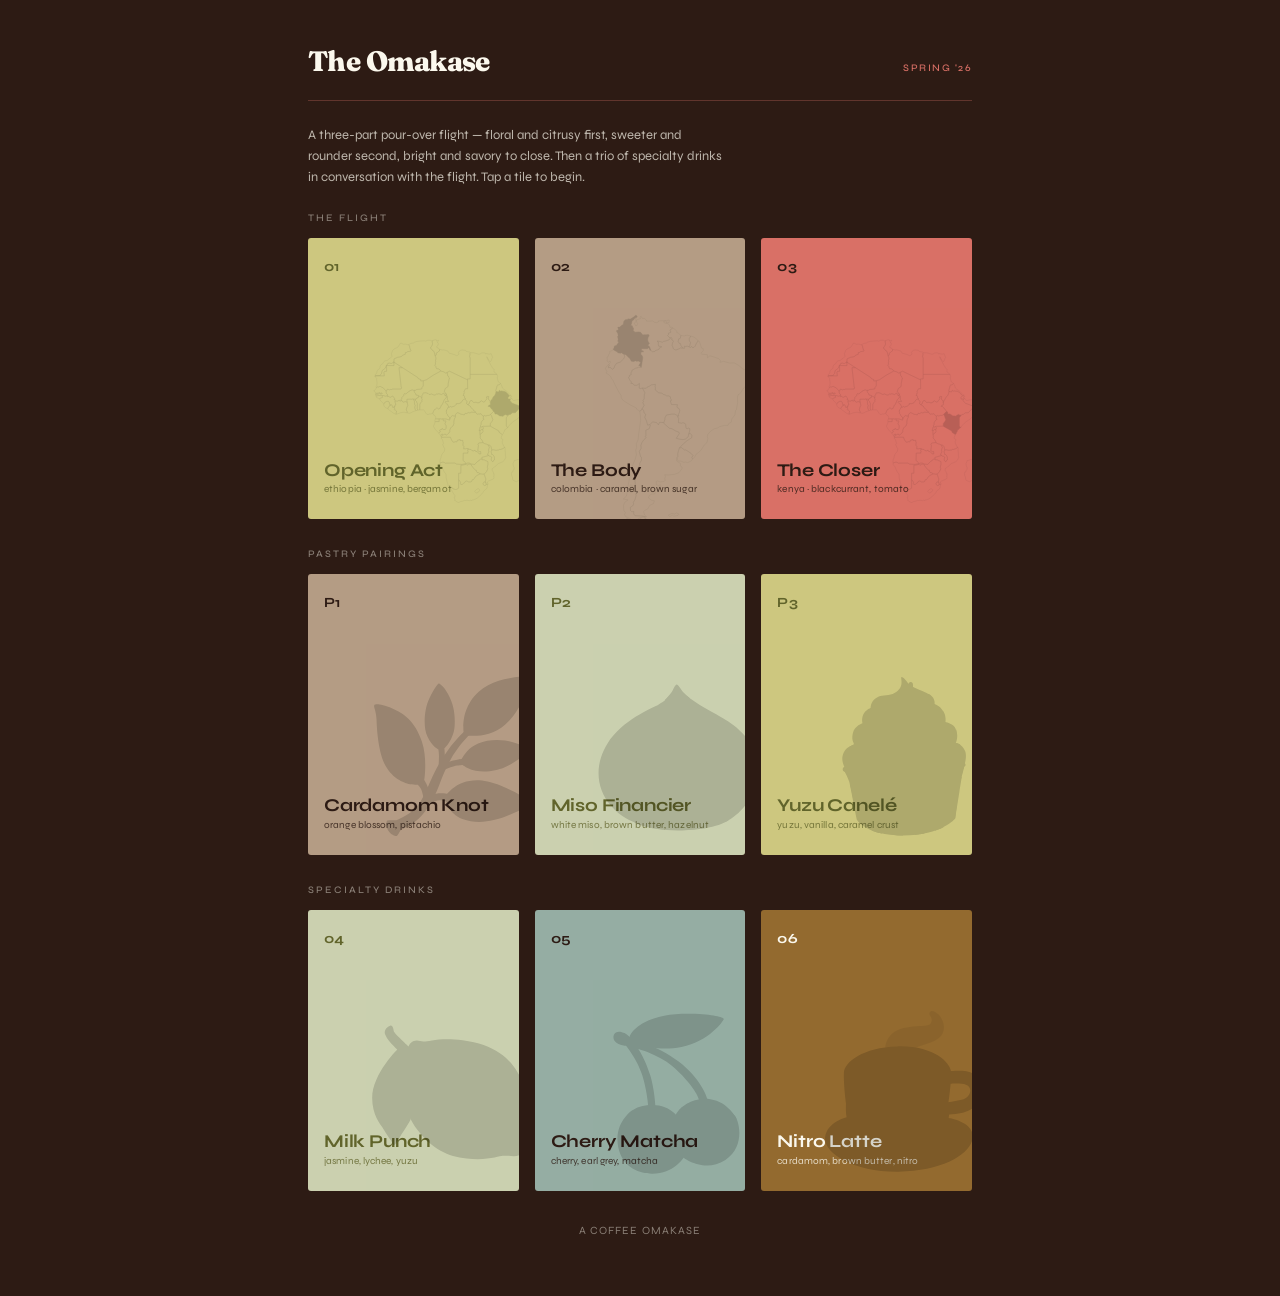
==== index.html @ 80f72402 "Merge pull request #9 from mrudulaa/omakase/refresh-specialty-drinks Site: refresh specialty drinks " ====
<!DOCTYPE html>
<html lang="en">
<head>
<meta charset="UTF-8">
<meta name="viewport" content="width=device-width, initial-scale=1, viewport-fit=cover">
<meta name="theme-color" content="#2d1b14">
<title>Coffee Omakase</title>
<meta name="description" content="A six-course coffee tasting: three pour-overs from Ethiopia, Colombia, and Kenya, then three specialty drinks in conversation with the flight. Spring '26.">
<meta property="og:type" content="website">
<meta property="og:title" content="Coffee Omakase">
<meta property="og:description" content="A six-course coffee tasting: three pour-overs from Ethiopia, Colombia, and Kenya, then three specialty drinks in conversation with the flight. Spring '26.">
<meta property="og:image" content="assets/apple-touch-icon.png">
<link rel="icon" type="image/svg+xml" href="assets/favicon.svg">
<link rel="apple-touch-icon" href="assets/apple-touch-icon.png">
<link rel="preconnect" href="https://fonts.googleapis.com">
<link rel="preconnect" href="https://fonts.gstatic.com" crossorigin>
<link rel="stylesheet" href="styles.css">
</head>
<body>

<main class="gallery">

  <header class="gallery__header">
    <h1 class="gallery__title">The Omakase</h1>
    <span class="gallery__date">Spring '26</span>
  </header>

  <p class="gallery__intro">
    A three-part pour-over flight — floral and citrusy first, sweeter and rounder second, bright and savory to close. Then a trio of specialty drinks in conversation with the flight. Tap a tile to begin.
  </p>

  <section aria-label="Courses">

    <h2 class="section__label">The Flight</h2>
    <div class="grid">
      <a href="courses/01-ethiopia.html" class="tile tile--bouquet tile--origin tile--ethiopia">
        <span class="tile__num">01</span>
        <div>
          <div class="tile__name">Opening Act</div>
          <div class="tile__note">ethiopia · jasmine, bergamot</div>
        </div>
      </a>

      <a href="courses/02-colombia.html" class="tile tile--dessert tile--origin tile--colombia">
        <span class="tile__num">02</span>
        <div>
          <div class="tile__name">The Body</div>
          <div class="tile__note">colombia · caramel, brown sugar</div>
        </div>
      </a>

      <a href="courses/03-kenya.html" class="tile tile--coral tile--origin tile--kenya">
        <span class="tile__num">03</span>
        <div>
          <div class="tile__name">The Closer</div>
          <div class="tile__note">kenya · blackcurrant, tomato</div>
        </div>
      </a>
    </div>

    <h2 class="section__label">Pastry Pairings</h2>
    <div class="grid">
      <a href="#" class="tile tile--dessert tile--origin tile--cardamom">
        <span class="tile__num">P1</span>
        <div>
          <div class="tile__name">Cardamom Knot</div>
          <div class="tile__note">orange blossom, pistachio</div>
        </div>
      </a>

      <a href="#" class="tile tile--shop tile--origin tile--hazelnut">
        <span class="tile__num">P2</span>
        <div>
          <div class="tile__name">Miso Financier</div>
          <div class="tile__note">white miso, brown butter, hazelnut</div>
        </div>
      </a>

      <a href="#" class="tile tile--bouquet tile--origin tile--canele">
        <span class="tile__num">P3</span>
        <div>
          <div class="tile__name">Yuzu Canelé</div>
          <div class="tile__note">yuzu, vanilla, caramel crust</div>
        </div>
      </a>
    </div>

    <h2 class="section__label">Specialty Drinks</h2>
    <div class="grid">
      <a href="courses/04-yuzu-cooler.html" class="tile tile--shop tile--origin tile--yuzu">
        <span class="tile__num">04</span>
        <div>
          <div class="tile__name">Milk Punch</div>
          <div class="tile__note">jasmine, lychee, yuzu</div>
        </div>
      </a>

      <a href="courses/05-cherry-matcha.html" class="tile tile--journal tile--origin tile--cherry">
        <span class="tile__num">05</span>
        <div>
          <div class="tile__name">Cherry Matcha</div>
          <div class="tile__note">cherry, earl grey, matcha</div>
        </div>
      </a>

      <a href="courses/06-nitro-latte.html" class="tile tile--caramel tile--origin tile--nitro">
        <span class="tile__num">06</span>
        <div>
          <div class="tile__name">Nitro Latte</div>
          <div class="tile__note">cardamom, brown butter, nitro</div>
        </div>
      </a>
    </div>

  </section>

  <footer class="gallery__footer">A coffee omakase</footer>

</main>

<script>
document.querySelectorAll('.tile[href]').forEach(tile => {
  tile.addEventListener('click', e => {
    const href = tile.getAttribute('href');
    if (!href || href === '#') return;
    e.preventDefault();
    tile.classList.add('is-flipping');
    setTimeout(() => { window.location.href = href; }, 300);
  });
});
</script>
</body>
</html>
---- styles.css ----
/* ============================================
   Coffee Omakase — Shared Styles
   ============================================ */

@import url('https://fonts.googleapis.com/css2?family=Fraunces:opsz,wght@9..144,700;9..144,800;9..144,900&family=Syne:wght@400;500;600;700;800&display=swap');

:root {
  /* Palette */
  --bg: #2d1b14;          /* espresso */
  --cream: #fbf8ed;       /* paper */
  --coral: #d97066;       /* rose petals */
  --dessert: #b49c84;     /* dessert cup */
  --shop: #cbd0af;        /* shop window foggy */
  --bouquet: #cdc77f;     /* grocery store bouquet */
  --kale: #61642b;        /* kale juice */
  --caramel: #936a2f;     /* caramel latte */
  --journal: #95ada3;     /* open journal pages */

  /* Type scale */
  --font: 'Syne', system-ui, sans-serif;
}

* { box-sizing: border-box; margin: 0; padding: 0; }

html { -webkit-text-size-adjust: 100%; }

body {
  font-family: var(--font);
  background: var(--bg);
  color: var(--cream);
  min-height: 100vh;
  min-height: 100dvh;
  line-height: 1.5;
  -webkit-font-smoothing: antialiased;
  -moz-osx-font-smoothing: grayscale;
}

a { color: inherit; text-decoration: none; }

/* ============================================
   INDEX PAGE — Gallery grid
   ============================================ */

.gallery {
  max-width: 720px;
  margin: 0 auto;
  padding: 32px 20px 48px;
  min-height: 100vh;
  min-height: 100dvh;
  display: flex;
  flex-direction: column;
}

.gallery__header {
  display: flex;
  justify-content: space-between;
  align-items: baseline;
  margin-bottom: 24px;
  padding-bottom: 18px;
  border-bottom: 1px solid rgba(217, 112, 102, 0.3);
}

.gallery__title {
  font-family: 'Fraunces', serif;
  font-weight: 800;
  font-size: clamp(22px, 6vw, 28px);
  letter-spacing: -0.02em;
}

.gallery__date {
  font-weight: 500;
  font-size: 10px;
  color: var(--coral);
  letter-spacing: 0.15em;
  text-transform: uppercase;
}

.gallery__intro {
  font-weight: 400;
  font-size: 13px;
  line-height: 1.6;
  color: rgba(251, 248, 237, 0.7);
  margin-bottom: 24px;
  max-width: 32em;
}

.grid {
  display: grid;
  grid-template-columns: repeat(2, 1fr);
  gap: 10px;
  flex: 1;
}

@media (min-width: 480px) {
  .grid { grid-template-columns: repeat(3, 1fr); gap: 14px; }
}

@media (min-width: 768px) {
  .gallery { padding: 40px 28px 56px; }
  .grid { gap: 16px; }
  .tile { padding: 20px 18px 24px; }
  .tile__name { font-size: clamp(16px, 3vw, 20px); }
  .tile__note { font-size: 11px; }
  .tile__num { font-size: 15px; }
}

.tile {
  aspect-ratio: 3 / 4;
  padding: 18px 16px 22px;
  border-radius: 3px;
  display: flex;
  flex-direction: column;
  justify-content: space-between;
  transition: transform 0.25s ease, box-shadow 0.25s ease;
  cursor: pointer;
  position: relative;
  transform-style: preserve-3d;
  perspective: 800px;
}

.tile.is-flipping {
  animation: tilePress 0.35s ease forwards;
  pointer-events: none;
}

@keyframes tilePress {
  0%   { transform: scale(1); }
  40%  { transform: scale(0.92); }
  100% { transform: scale(0.95); opacity: 0.4; }
}

@media (hover: hover) {
  .tile:hover {
    transform: translateY(-2px);
    box-shadow: 0 8px 24px rgba(0, 0, 0, 0.25);
  }
}

.tile__num {
  font-weight: 700;
  font-size: 14px;
  letter-spacing: 0.02em;
}

.tile__name {
  font-weight: 700;
  font-size: clamp(15px, 4.5vw, 18px);
  line-height: 1.15;
  letter-spacing: -0.01em;
  margin-bottom: 2px;
}

.tile__note {
  font-weight: 400;
  font-size: 10px;
  opacity: 0.8;
  letter-spacing: 0.01em;
}

/* Tile color variants */
.tile--coral    { background: var(--coral);    color: var(--bg); }
.tile--bouquet  { background: var(--bouquet);  color: var(--kale); }
.tile--caramel  { background: var(--caramel);  color: var(--cream); }
.tile--journal  { background: var(--journal);  color: var(--bg); }
.tile--dessert  { background: var(--dessert);  color: var(--bg); }
.tile--shop     { background: var(--shop);     color: var(--kale); }

/* Country outline silhouettes on pour-over tiles */
.tile--origin {
  overflow: hidden;
}

.tile--origin::after {
  content: '';
  position: absolute;
  bottom: -5%;
  right: -8%;
  width: 80%;
  height: 80%;
  background-size: contain;
  background-repeat: no-repeat;
  background-position: center;
  opacity: 0.15;
  pointer-events: none;
}

.tile--ethiopia::after  { background-image: url('assets/ethiopia.svg'); }
.tile--colombia::after  { background-image: url('assets/colombia.svg'); }
.tile--kenya::after     { background-image: url('assets/kenya.svg'); }
.tile--yuzu::after      { background-image: url('assets/yuzu.svg'); }
.tile--cherry::after    { background-image: url('assets/cherry.svg'); }
.tile--nitro::after     { background-image: url('assets/nitro.svg'); }
.tile--cardamom::after  { background-image: url('assets/cardamom.svg'); }
.tile--hazelnut::after  { background-image: url('assets/hazelnut.svg'); }
.tile--canele::after    { background-image: url('assets/canele.svg'); }

/* Country outline on course pages */
.course--origin {
  overflow: hidden;
}

.course--origin::after {
  content: '';
  position: absolute;
  bottom: 5%;
  right: 2%;
  width: 45%;
  height: 55%;
  background-size: contain;
  background-repeat: no-repeat;
  background-position: center;
  opacity: 0.1;
  pointer-events: none;
}

.course--ethiopia::after { background-image: url('../assets/ethiopia.svg'); }
.course--colombia::after { background-image: url('../assets/colombia.svg'); }
.course--kenya::after    { background-image: url('../assets/kenya.svg'); }
.course--yuzu::after     { background-image: url('../assets/yuzu.svg'); }
.course--cherry::after   { background-image: url('../assets/cherry.svg'); }
.course--nitro::after    { background-image: url('../assets/nitro.svg'); }
/* Section labels */
.section__label {
  font-weight: 500;
  font-size: 10px;
  letter-spacing: 0.2em;
  text-transform: uppercase;
  color: rgba(251, 248, 237, 0.45);
  margin-top: 28px;
  margin-bottom: 12px;
}

.section__label:first-child {
  margin-top: 0;
}

.gallery__footer {
  text-align: center;
  font-weight: 400;
  font-size: 11px;
  color: rgba(251, 248, 237, 0.45);
  margin-top: 32px;
  letter-spacing: 0.1em;
  text-transform: uppercase;
}

/* ============================================
   COURSE PAGE
   ============================================ */

.course {
  min-height: 100vh;
  min-height: 100dvh;
  display: flex;
  flex-direction: column;
  position: relative;
}

.course__nav {
  max-width: 560px;
  width: 100%;
  margin: 0 auto;
  padding: 20px 20px 0;
  display: flex;
  justify-content: space-between;
  align-items: center;
}

.course__back {
  font-weight: 500;
  font-size: 11px;
  letter-spacing: 0.12em;
  text-transform: uppercase;
  color: rgba(251, 248, 237, 0.7);
  transition: color 0.2s ease;
  display: inline-flex;
  align-items: center;
  gap: 6px;
}

.course__back:hover {
  color: var(--cream);
}

.course__counter {
  font-weight: 500;
  font-size: 11px;
  letter-spacing: 0.15em;
  text-transform: uppercase;
  color: var(--coral);
}

.course__dots {
  max-width: 560px;
  width: 100%;
  margin: 0 auto;
  padding: 14px 20px 0;
  display: flex;
  gap: 10px;
  justify-content: center;
  list-style: none;
}

.course__dots-item {
  width: 6px;
  height: 6px;
  border-radius: 50%;
  background: currentColor;
  opacity: 0.25;
  transition: opacity 0.2s ease, transform 0.2s ease;
}

.course__dots-item--past {
  opacity: 0.65;
}

.course__dots-item--current {
  opacity: 1;
  transform: scale(1.4);
}

.course__hero {
  flex: 1;
  display: flex;
  flex-direction: column;
  justify-content: center;
  padding: 40px 28px;
  max-width: 560px;
  width: 100%;
  margin: 0 auto;
}

.course__num {
  font-weight: 700;
  font-size: clamp(80px, 24vw, 120px);
  line-height: 0.9;
  letter-spacing: -0.04em;
  margin-bottom: 12px;
}

.course__origin {
  font-weight: 500;
  font-size: 11px;
  letter-spacing: 0.2em;
  text-transform: uppercase;
  opacity: 0.7;
  margin-bottom: 8px;
}

.course__name {
  font-weight: 700;
  font-size: clamp(32px, 9vw, 48px);
  line-height: 1.1;
  letter-spacing: -0.02em;
  margin-bottom: 14px;
  padding-bottom: 0.1em;
}

.course__role {
  font-weight: 400;
  font-size: 13px;
  line-height: 1.5;
  opacity: 0.7;
  margin-bottom: 32px;
  max-width: 28em;
}

.course__section {
  margin-bottom: 28px;
}

.course__label {
  font-weight: 500;
  font-size: 10px;
  letter-spacing: 0.2em;
  text-transform: uppercase;
  opacity: 0.6;
  margin-bottom: 10px;
}

.notes {
  display: flex;
  flex-wrap: wrap;
  gap: 6px;
}

.note {
  font-weight: 500;
  font-size: 12px;
  padding: 6px 12px;
  border-radius: 999px;
  background: rgba(0, 0, 0, 0.15);
  letter-spacing: 0.01em;
}

.brew-specs {
  display: grid;
  grid-template-columns: max-content 1fr;
  column-gap: 18px;
  row-gap: 6px;
  font-size: 13px;
  line-height: 1.4;
}

.brew-specs dt {
  font-weight: 500;
  font-size: 10px;
  letter-spacing: 0.18em;
  text-transform: uppercase;
  opacity: 0.55;
  align-self: baseline;
  padding-top: 2px;
}

.brew-specs dd {
  font-weight: 500;
  letter-spacing: 0.01em;
}

.pairing {
  font-weight: 500;
  font-size: clamp(18px, 5vw, 22px);
  line-height: 1.3;
  letter-spacing: -0.01em;
}

.pairing__none {
  font-weight: 400;
  font-size: 14px;
  opacity: 0.55;
  font-style: italic;
}

.course__pager {
  display: flex;
  justify-content: space-between;
  padding: 24px 28px 32px;
  max-width: 560px;
  width: 100%;
  margin: 0 auto;
  border-top: 1px solid rgba(0, 0, 0, 0.12);
}

.pager-link {
  font-weight: 500;
  font-size: 11px;
  letter-spacing: 0.15em;
  text-transform: uppercase;
  opacity: 0.7;
  transition: opacity 0.2s ease;
}

.pager-link:hover { opacity: 1; }

/* Course color variants (backgrounds match tile colors) */
.course--coral    { background: var(--coral);    color: var(--bg); }
.course--bouquet  { background: var(--bouquet);  color: var(--kale); }
.course--caramel  { background: var(--caramel);  color: var(--cream); }
.course--journal  { background: var(--journal);  color: var(--bg); }
.course--dessert  { background: var(--dessert);  color: var(--bg); }
.course--shop     { background: var(--shop);     color: var(--kale); }

/* Make nav colors work on colored backgrounds */
.course .course__back { color: currentColor; opacity: 0.55; }
.course .course__back:hover { opacity: 1; }
.course .course__counter { color: currentColor; opacity: 0.55; }

.course--caramel .course__counter,
.course--caramel .course__back { opacity: 0.7; }

/* Page load animation */
@keyframes fadeUp {
  from { opacity: 0; transform: translateY(8px); }
  to { opacity: 1; transform: translateY(0); }
}

.course__num     { animation: fadeUp 0.6s ease 0.05s both; }
.course__origin  { animation: fadeUp 0.6s ease 0.15s both; }
.course__name    { animation: fadeUp 0.6s ease 0.2s both; }
.course__role    { animation: fadeUp 0.6s ease 0.25s both; }
.course__section { animation: fadeUp 0.6s ease 0.3s both; }
.course__section:nth-of-type(2) { animation-delay: 0.4s; }
.course__section:nth-of-type(3) { animation-delay: 0.5s; }

.tile { animation: fadeUp 0.5s ease both; }
.tile:nth-child(1) { animation-delay: 0.05s; }
.tile:nth-child(2) { animation-delay: 0.1s; }
.tile:nth-child(3) { animation-delay: 0.15s; }
.tile:nth-child(4) { animation-delay: 0.2s; }
.tile:nth-child(5) { animation-delay: 0.25s; }
.tile:nth-child(6) { animation-delay: 0.3s; }

/* Respect OS-level reduced motion preference */
@media (prefers-reduced-motion: reduce) {
  .course__num,
  .course__origin,
  .course__name,
  .course__role,
  .course__section,
  .tile,
  .tile.is-flipping {
    animation: none;
  }
}
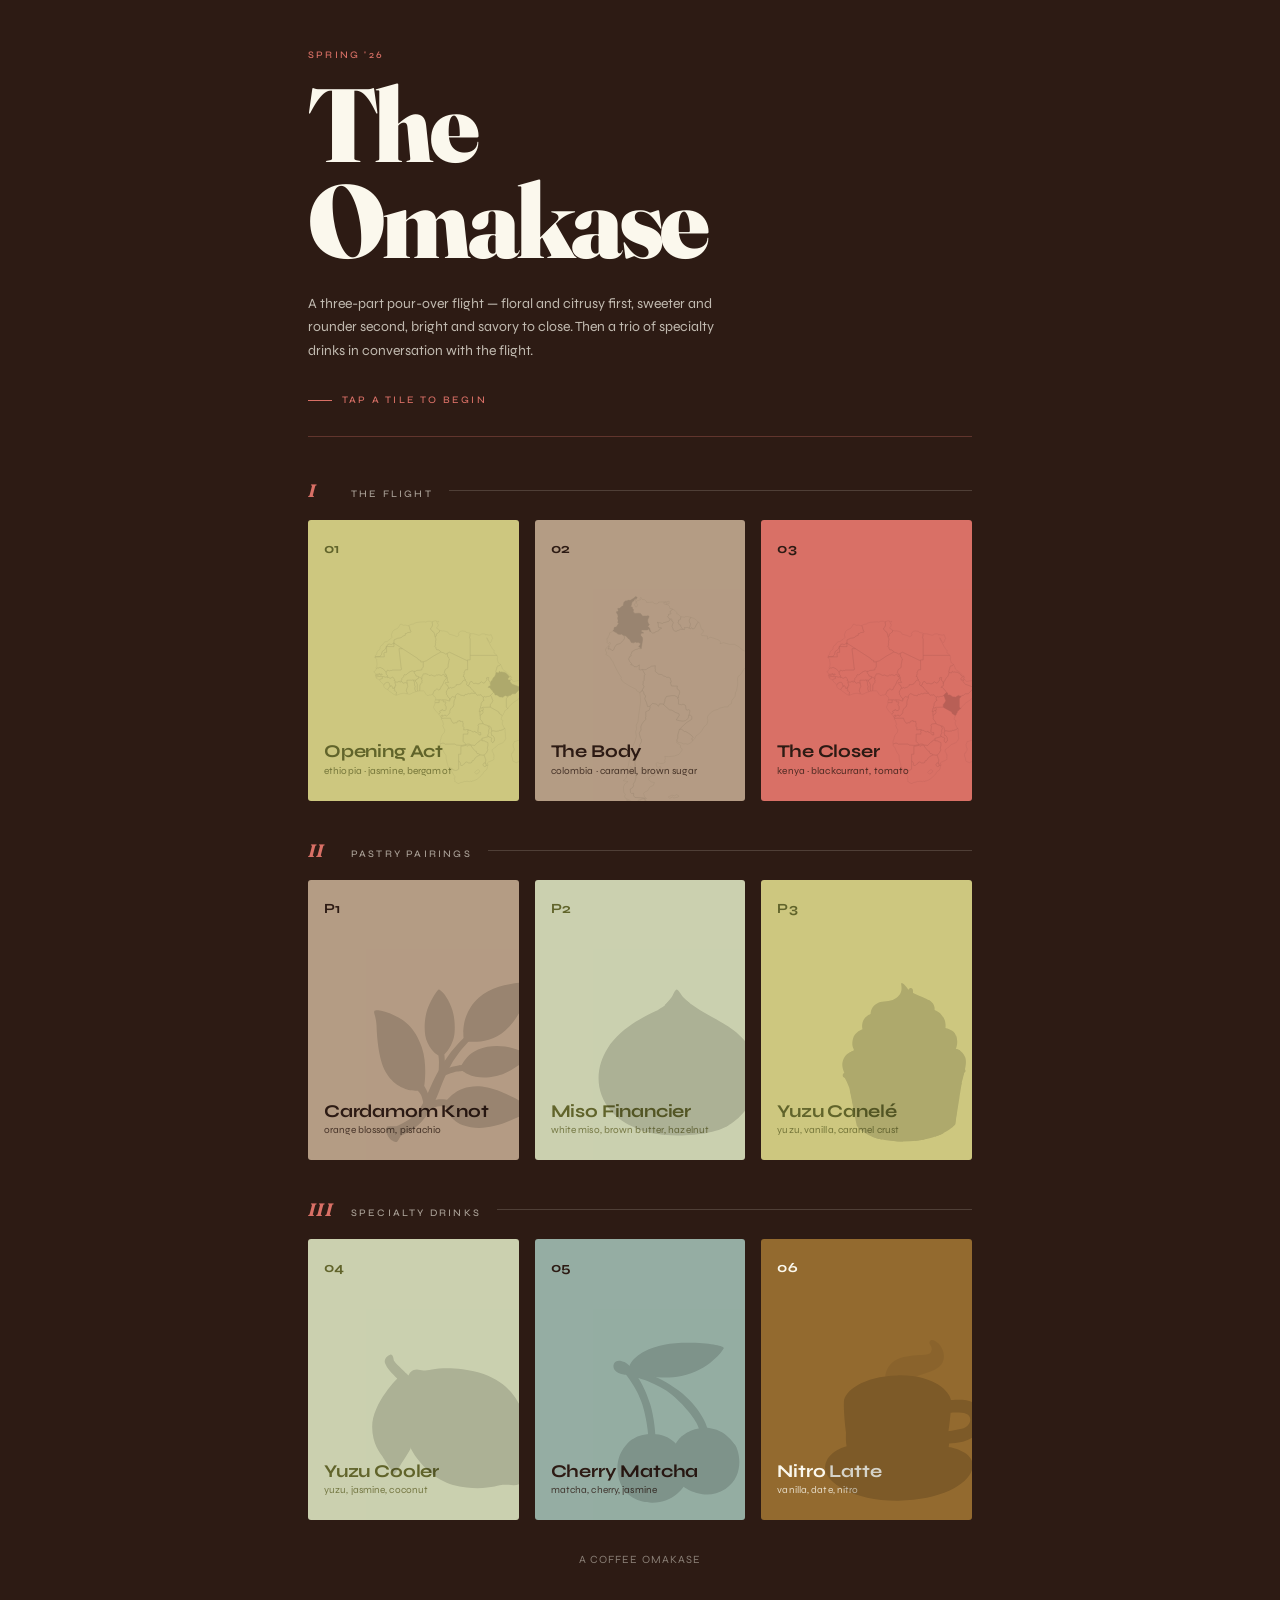
==== commit 914d86f7: "Site: hero retreatment + tasting-menu section dividers Replace the small left-aligned title with an " ====
--- a/index.html
+++ b/index.html
@@ -20,18 +20,21 @@
 
 <main class="gallery">
 
-  <header class="gallery__header">
-    <h1 class="gallery__title">The Omakase</h1>
-    <span class="gallery__date">Spring '26</span>
+  <header class="hero">
+    <span class="hero__date">Spring '26</span>
+    <h1 class="hero__title">The<br>Omakase</h1>
+    <p class="hero__intro">
+      A three-part pour-over flight — floral and citrusy first, sweeter and rounder second, bright and savory to close. Then a trio of specialty drinks in conversation with the flight.
+    </p>
+    <span class="hero__cue">Tap a tile to begin</span>
   </header>
-
-  <p class="gallery__intro">
-    A three-part pour-over flight — floral and citrusy first, sweeter and rounder second, bright and savory to close. Then a trio of specialty drinks in conversation with the flight. Tap a tile to begin.
-  </p>
 
   <section aria-label="Courses">
 
-    <h2 class="section__label">The Flight</h2>
+    <h2 class="section-divider">
+      <span class="section-divider__numeral">I</span>
+      <span class="section-divider__name">The Flight</span>
+    </h2>
     <div class="grid">
       <a href="courses/01-ethiopia.html" class="tile tile--bouquet tile--origin tile--ethiopia">
         <span class="tile__num">01</span>
@@ -58,7 +61,10 @@
       </a>
     </div>
 
-    <h2 class="section__label">Pastry Pairings</h2>
+    <h2 class="section-divider">
+      <span class="section-divider__numeral">II</span>
+      <span class="section-divider__name">Pastry Pairings</span>
+    </h2>
     <div class="grid">
       <a href="#" class="tile tile--dessert tile--origin tile--cardamom">
         <span class="tile__num">P1</span>
@@ -85,13 +91,16 @@
       </a>
     </div>
 
-    <h2 class="section__label">Specialty Drinks</h2>
+    <h2 class="section-divider">
+      <span class="section-divider__numeral">III</span>
+      <span class="section-divider__name">Specialty Drinks</span>
+    </h2>
     <div class="grid">
       <a href="courses/04-yuzu-cooler.html" class="tile tile--shop tile--origin tile--yuzu">
         <span class="tile__num">04</span>
         <div>
-          <div class="tile__name">Milk Punch</div>
-          <div class="tile__note">jasmine, lychee, yuzu</div>
+          <div class="tile__name">Yuzu Cooler</div>
+          <div class="tile__note">yuzu, jasmine, coconut</div>
         </div>
       </a>
 
@@ -99,7 +108,7 @@
         <span class="tile__num">05</span>
         <div>
           <div class="tile__name">Cherry Matcha</div>
-          <div class="tile__note">cherry, earl grey, matcha</div>
+          <div class="tile__note">matcha, cherry, jasmine</div>
         </div>
       </a>
 
@@ -107,7 +116,7 @@
         <span class="tile__num">06</span>
         <div>
           <div class="tile__name">Nitro Latte</div>
-          <div class="tile__note">cardamom, brown butter, nitro</div>
+          <div class="tile__note">vanilla, date, nitro</div>
         </div>
       </a>
     </div>
--- a/styles.css
+++ b/styles.css
@@ -51,37 +51,58 @@
   flex-direction: column;
 }
 
-.gallery__header {
-  display: flex;
-  justify-content: space-between;
-  align-items: baseline;
-  margin-bottom: 24px;
-  padding-bottom: 18px;
+.hero {
+  margin: 8px 0 40px;
+  padding-bottom: 28px;
   border-bottom: 1px solid rgba(217, 112, 102, 0.3);
 }
 
-.gallery__title {
-  font-family: 'Fraunces', serif;
-  font-weight: 800;
-  font-size: clamp(22px, 6vw, 28px);
-  letter-spacing: -0.02em;
-}
-
-.gallery__date {
+.hero__date {
+  display: block;
   font-weight: 500;
   font-size: 10px;
   color: var(--coral);
-  letter-spacing: 0.15em;
-  text-transform: uppercase;
-}
-
-.gallery__intro {
+  letter-spacing: 0.22em;
+  text-transform: uppercase;
+  margin-bottom: 14px;
+}
+
+.hero__title {
+  font-family: 'Fraunces', serif;
+  font-weight: 900;
+  font-size: clamp(40px, 13vw, 104px);
+  line-height: 0.92;
+  letter-spacing: -0.035em;
+  margin-bottom: 24px;
+  overflow-wrap: anywhere;
+}
+
+.hero__intro {
   font-weight: 400;
-  font-size: 13px;
-  line-height: 1.6;
-  color: rgba(251, 248, 237, 0.7);
-  margin-bottom: 24px;
-  max-width: 32em;
+  font-size: 14px;
+  line-height: 1.65;
+  color: rgba(251, 248, 237, 0.72);
+  max-width: 30em;
+  margin-bottom: 22px;
+}
+
+.hero__cue {
+  display: inline-flex;
+  align-items: center;
+  gap: 10px;
+  font-weight: 500;
+  font-size: 10px;
+  letter-spacing: 0.22em;
+  text-transform: uppercase;
+  color: var(--coral);
+}
+
+.hero__cue::before {
+  content: '';
+  width: 24px;
+  height: 1px;
+  background: var(--coral);
+  display: inline-block;
 }
 
 .grid {
@@ -219,19 +240,44 @@
 .course--yuzu::after     { background-image: url('../assets/yuzu.svg'); }
 .course--cherry::after   { background-image: url('../assets/cherry.svg'); }
 .course--nitro::after    { background-image: url('../assets/nitro.svg'); }
-/* Section labels */
-.section__label {
-  font-weight: 500;
+/* Section dividers — printed-menu style */
+.section-divider {
+  display: flex;
+  align-items: baseline;
+  gap: 14px;
+  margin: 36px 0 16px;
+  font-weight: 500;
+}
+
+.section-divider:first-child {
+  margin-top: 0;
+}
+
+.section-divider__numeral {
+  font-family: 'Fraunces', serif;
+  font-weight: 700;
+  font-style: italic;
+  font-size: 18px;
+  color: var(--coral);
+  letter-spacing: 0.02em;
+  min-width: 1.6em;
+}
+
+.section-divider__name {
   font-size: 10px;
-  letter-spacing: 0.2em;
-  text-transform: uppercase;
-  color: rgba(251, 248, 237, 0.45);
-  margin-top: 28px;
-  margin-bottom: 12px;
-}
-
-.section__label:first-child {
-  margin-top: 0;
+  letter-spacing: 0.22em;
+  text-transform: uppercase;
+  color: rgba(251, 248, 237, 0.6);
+  white-space: nowrap;
+}
+
+.section-divider::after {
+  content: '';
+  flex: 1;
+  height: 1px;
+  background: rgba(251, 248, 237, 0.16);
+  align-self: center;
+  margin-left: 2px;
 }
 
 .gallery__footer {
@@ -451,6 +497,7 @@
 }
 
 .pager-link:hover { opacity: 1; }
+.pager-link--disabled { opacity: 0.2; pointer-events: none; }
 
 /* Course color variants (backgrounds match tile colors) */
 .course--coral    { background: var(--coral);    color: var(--bg); }
@@ -489,16 +536,3 @@
 .tile:nth-child(4) { animation-delay: 0.2s; }
 .tile:nth-child(5) { animation-delay: 0.25s; }
 .tile:nth-child(6) { animation-delay: 0.3s; }
-
-/* Respect OS-level reduced motion preference */
-@media (prefers-reduced-motion: reduce) {
-  .course__num,
-  .course__origin,
-  .course__name,
-  .course__role,
-  .course__section,
-  .tile,
-  .tile.is-flipping {
-    animation: none;
-  }
-}
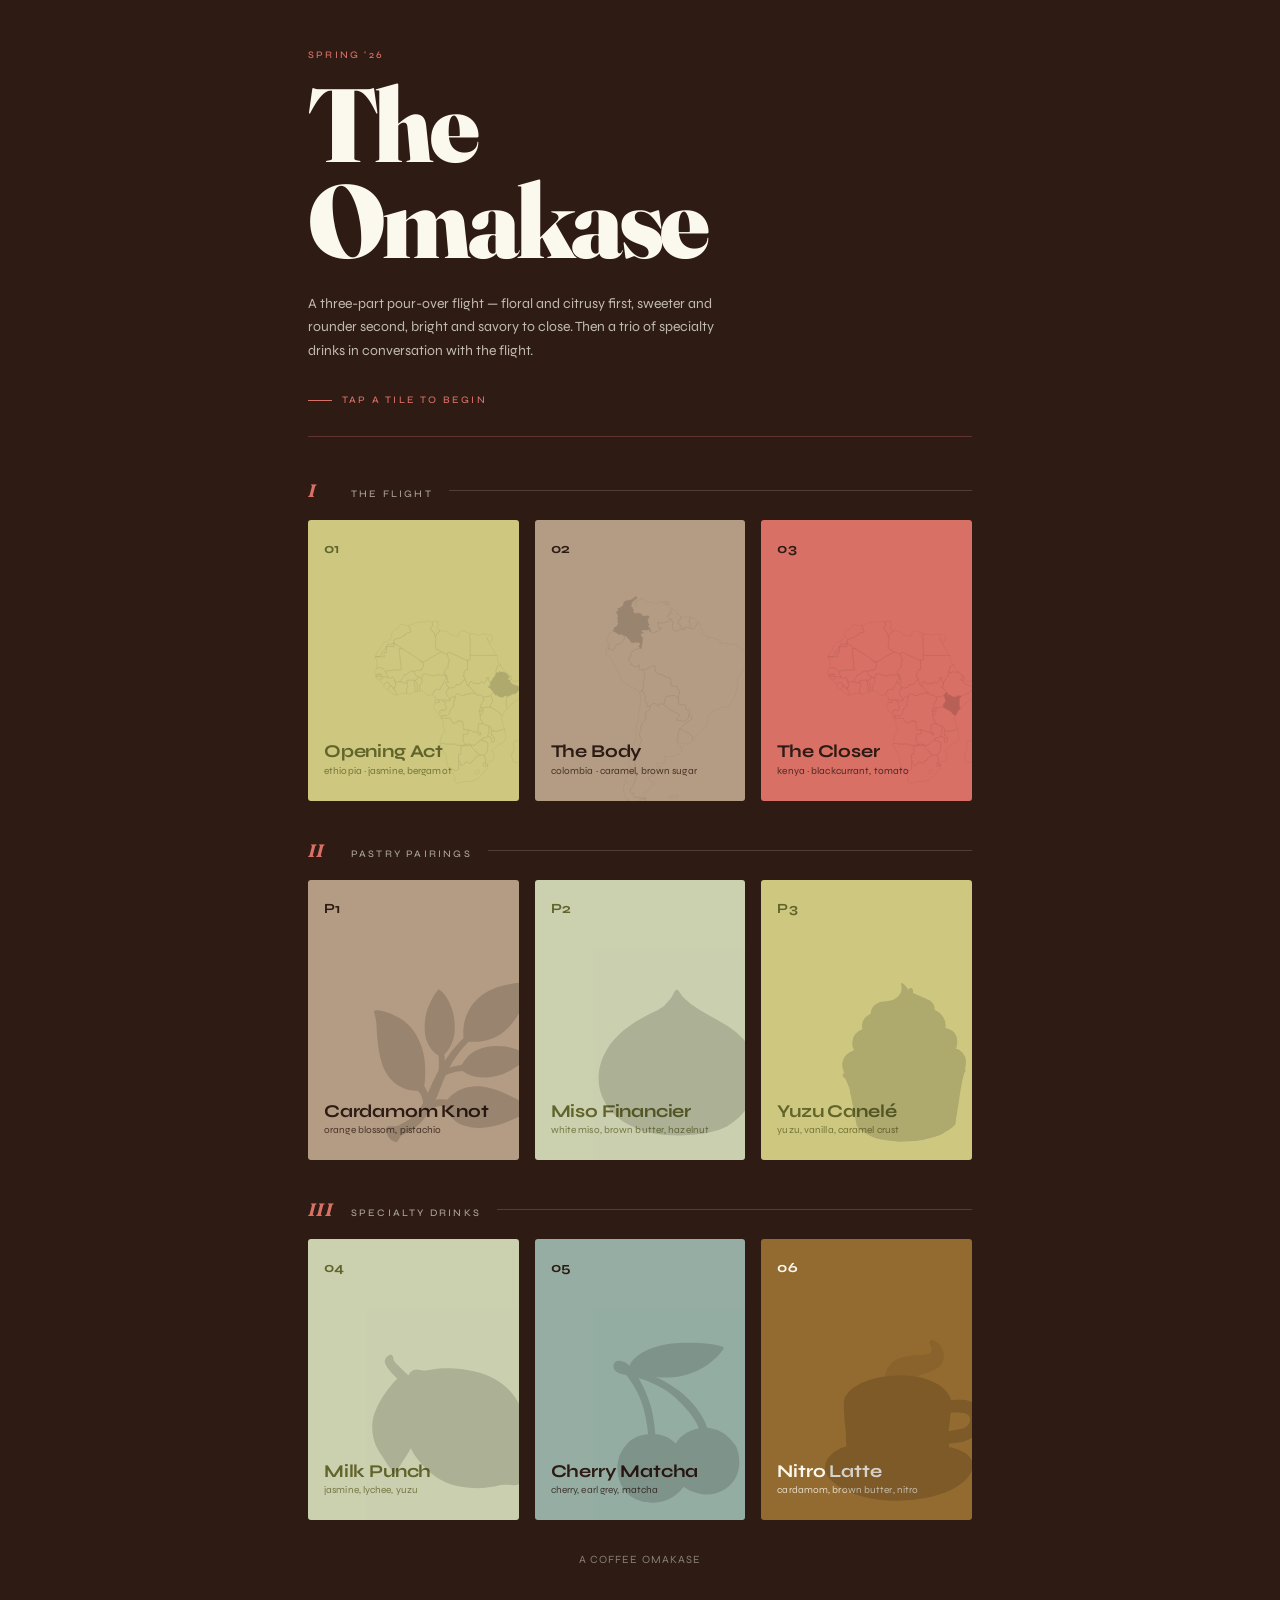
==== commit 410a31e1: "Merge pull request #13 from mrudulaa/omakase/landing-hero-and-dividers Site: hero retreatment + tast" ====
--- a/index.html
+++ b/index.html
@@ -99,8 +99,8 @@
       <a href="courses/04-yuzu-cooler.html" class="tile tile--shop tile--origin tile--yuzu">
         <span class="tile__num">04</span>
         <div>
-          <div class="tile__name">Yuzu Cooler</div>
-          <div class="tile__note">yuzu, jasmine, coconut</div>
+          <div class="tile__name">Milk Punch</div>
+          <div class="tile__note">jasmine, lychee, yuzu</div>
         </div>
       </a>
 
@@ -108,7 +108,7 @@
         <span class="tile__num">05</span>
         <div>
           <div class="tile__name">Cherry Matcha</div>
-          <div class="tile__note">matcha, cherry, jasmine</div>
+          <div class="tile__note">cherry, earl grey, matcha</div>
         </div>
       </a>
 
@@ -116,7 +116,7 @@
         <span class="tile__num">06</span>
         <div>
           <div class="tile__name">Nitro Latte</div>
-          <div class="tile__note">vanilla, date, nitro</div>
+          <div class="tile__note">cardamom, brown butter, nitro</div>
         </div>
       </a>
     </div>
--- a/styles.css
+++ b/styles.css
@@ -497,7 +497,6 @@
 }
 
 .pager-link:hover { opacity: 1; }
-.pager-link--disabled { opacity: 0.2; pointer-events: none; }
 
 /* Course color variants (backgrounds match tile colors) */
 .course--coral    { background: var(--coral);    color: var(--bg); }
@@ -536,3 +535,16 @@
 .tile:nth-child(4) { animation-delay: 0.2s; }
 .tile:nth-child(5) { animation-delay: 0.25s; }
 .tile:nth-child(6) { animation-delay: 0.3s; }
+
+/* Respect OS-level reduced motion preference */
+@media (prefers-reduced-motion: reduce) {
+  .course__num,
+  .course__origin,
+  .course__name,
+  .course__role,
+  .course__section,
+  .tile,
+  .tile.is-flipping {
+    animation: none;
+  }
+}
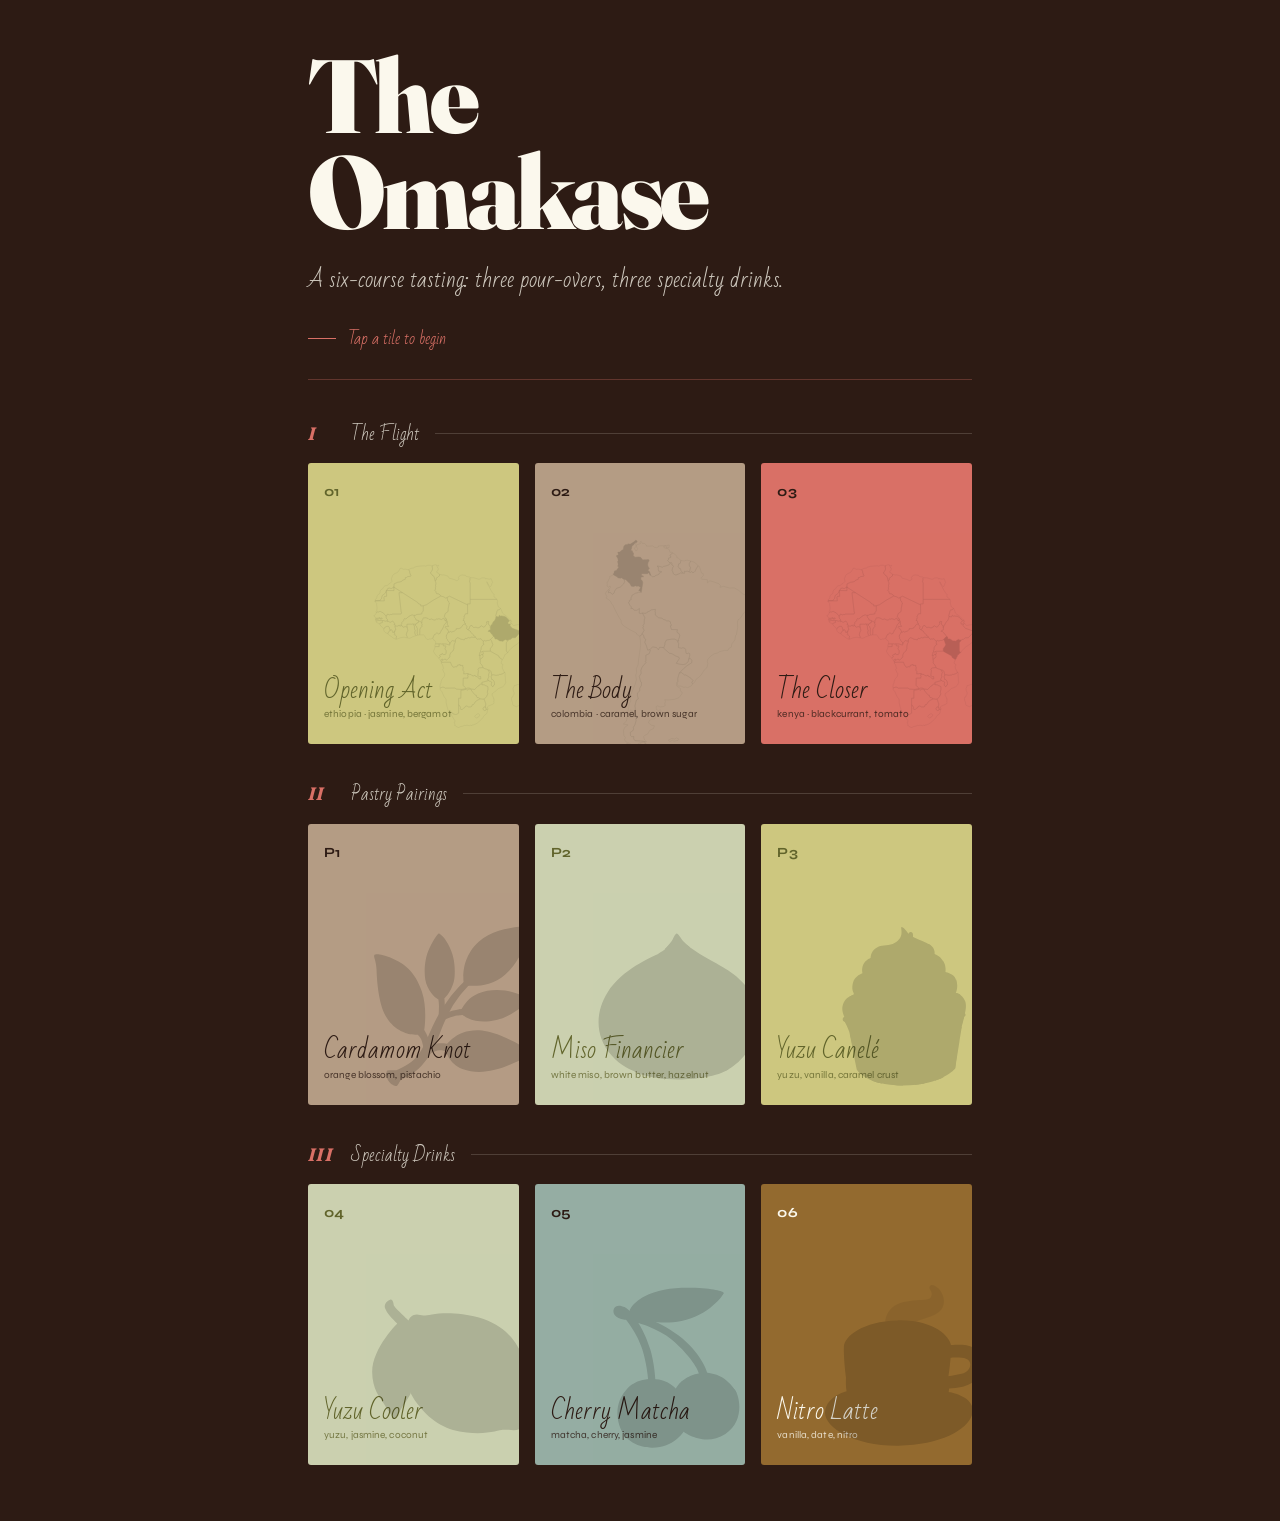
==== commit 19bcecad: "Site: tighten hero copy and introduce Bad Script for handwritten layer - Drop "Spring '26" caption a" ====
--- a/index.html
+++ b/index.html
@@ -21,10 +21,9 @@
 <main class="gallery">
 
   <header class="hero">
-    <span class="hero__date">Spring '26</span>
     <h1 class="hero__title">The<br>Omakase</h1>
     <p class="hero__intro">
-      A three-part pour-over flight — floral and citrusy first, sweeter and rounder second, bright and savory to close. Then a trio of specialty drinks in conversation with the flight.
+      A six-course tasting: three pour-overs, three specialty drinks.
     </p>
     <span class="hero__cue">Tap a tile to begin</span>
   </header>
@@ -99,8 +98,8 @@
       <a href="courses/04-yuzu-cooler.html" class="tile tile--shop tile--origin tile--yuzu">
         <span class="tile__num">04</span>
         <div>
-          <div class="tile__name">Milk Punch</div>
-          <div class="tile__note">jasmine, lychee, yuzu</div>
+          <div class="tile__name">Yuzu Cooler</div>
+          <div class="tile__note">yuzu, jasmine, coconut</div>
         </div>
       </a>
 
@@ -108,7 +107,7 @@
         <span class="tile__num">05</span>
         <div>
           <div class="tile__name">Cherry Matcha</div>
-          <div class="tile__note">cherry, earl grey, matcha</div>
+          <div class="tile__note">matcha, cherry, jasmine</div>
         </div>
       </a>
 
@@ -116,14 +115,12 @@
         <span class="tile__num">06</span>
         <div>
           <div class="tile__name">Nitro Latte</div>
-          <div class="tile__note">cardamom, brown butter, nitro</div>
+          <div class="tile__note">vanilla, date, nitro</div>
         </div>
       </a>
     </div>
 
   </section>
-
-  <footer class="gallery__footer">A coffee omakase</footer>
 
 </main>
 
--- a/styles.css
+++ b/styles.css
@@ -2,7 +2,7 @@
    Coffee Omakase — Shared Styles
    ============================================ */
 
-@import url('https://fonts.googleapis.com/css2?family=Fraunces:opsz,wght@9..144,700;9..144,800;9..144,900&family=Syne:wght@400;500;600;700;800&display=swap');
+@import url('https://fonts.googleapis.com/css2?family=Bad+Script&family=Fraunces:opsz,wght@9..144,700;9..144,800;9..144,900&family=Syne:wght@400;500;600;700;800&display=swap');
 
 :root {
   /* Palette */
@@ -57,16 +57,6 @@
   border-bottom: 1px solid rgba(217, 112, 102, 0.3);
 }
 
-.hero__date {
-  display: block;
-  font-weight: 500;
-  font-size: 10px;
-  color: var(--coral);
-  letter-spacing: 0.22em;
-  text-transform: uppercase;
-  margin-bottom: 14px;
-}
-
 .hero__title {
   font-family: 'Fraunces', serif;
   font-weight: 900;
@@ -78,28 +68,26 @@
 }
 
 .hero__intro {
-  font-weight: 400;
-  font-size: 14px;
-  line-height: 1.65;
-  color: rgba(251, 248, 237, 0.72);
-  max-width: 30em;
-  margin-bottom: 22px;
+  font-family: 'Bad Script', cursive;
+  font-size: clamp(18px, 4.2vw, 22px);
+  line-height: 1.5;
+  color: rgba(251, 248, 237, 0.78);
+  max-width: 22em;
+  margin-bottom: 26px;
 }
 
 .hero__cue {
   display: inline-flex;
   align-items: center;
-  gap: 10px;
-  font-weight: 500;
-  font-size: 10px;
-  letter-spacing: 0.22em;
-  text-transform: uppercase;
+  gap: 12px;
+  font-family: 'Bad Script', cursive;
+  font-size: 16px;
   color: var(--coral);
 }
 
 .hero__cue::before {
   content: '';
-  width: 24px;
+  width: 28px;
   height: 1px;
   background: var(--coral);
   display: inline-block;
@@ -164,11 +152,10 @@
 }
 
 .tile__name {
-  font-weight: 700;
-  font-size: clamp(15px, 4.5vw, 18px);
-  line-height: 1.15;
-  letter-spacing: -0.01em;
-  margin-bottom: 2px;
+  font-family: 'Bad Script', cursive;
+  font-size: clamp(20px, 5.5vw, 24px);
+  line-height: 1.1;
+  margin-bottom: 4px;
 }
 
 .tile__note {
@@ -264,10 +251,9 @@
 }
 
 .section-divider__name {
-  font-size: 10px;
-  letter-spacing: 0.22em;
-  text-transform: uppercase;
-  color: rgba(251, 248, 237, 0.6);
+  font-family: 'Bad Script', cursive;
+  font-size: 17px;
+  color: rgba(251, 248, 237, 0.78);
   white-space: nowrap;
 }
 
@@ -278,16 +264,6 @@
   background: rgba(251, 248, 237, 0.16);
   align-self: center;
   margin-left: 2px;
-}
-
-.gallery__footer {
-  text-align: center;
-  font-weight: 400;
-  font-size: 11px;
-  color: rgba(251, 248, 237, 0.45);
-  margin-top: 32px;
-  letter-spacing: 0.1em;
-  text-transform: uppercase;
 }
 
 /* ============================================
@@ -497,6 +473,7 @@
 }
 
 .pager-link:hover { opacity: 1; }
+.pager-link--disabled { opacity: 0.2; pointer-events: none; }
 
 /* Course color variants (backgrounds match tile colors) */
 .course--coral    { background: var(--coral);    color: var(--bg); }
@@ -535,16 +512,3 @@
 .tile:nth-child(4) { animation-delay: 0.2s; }
 .tile:nth-child(5) { animation-delay: 0.25s; }
 .tile:nth-child(6) { animation-delay: 0.3s; }
-
-/* Respect OS-level reduced motion preference */
-@media (prefers-reduced-motion: reduce) {
-  .course__num,
-  .course__origin,
-  .course__name,
-  .course__role,
-  .course__section,
-  .tile,
-  .tile.is-flipping {
-    animation: none;
-  }
-}
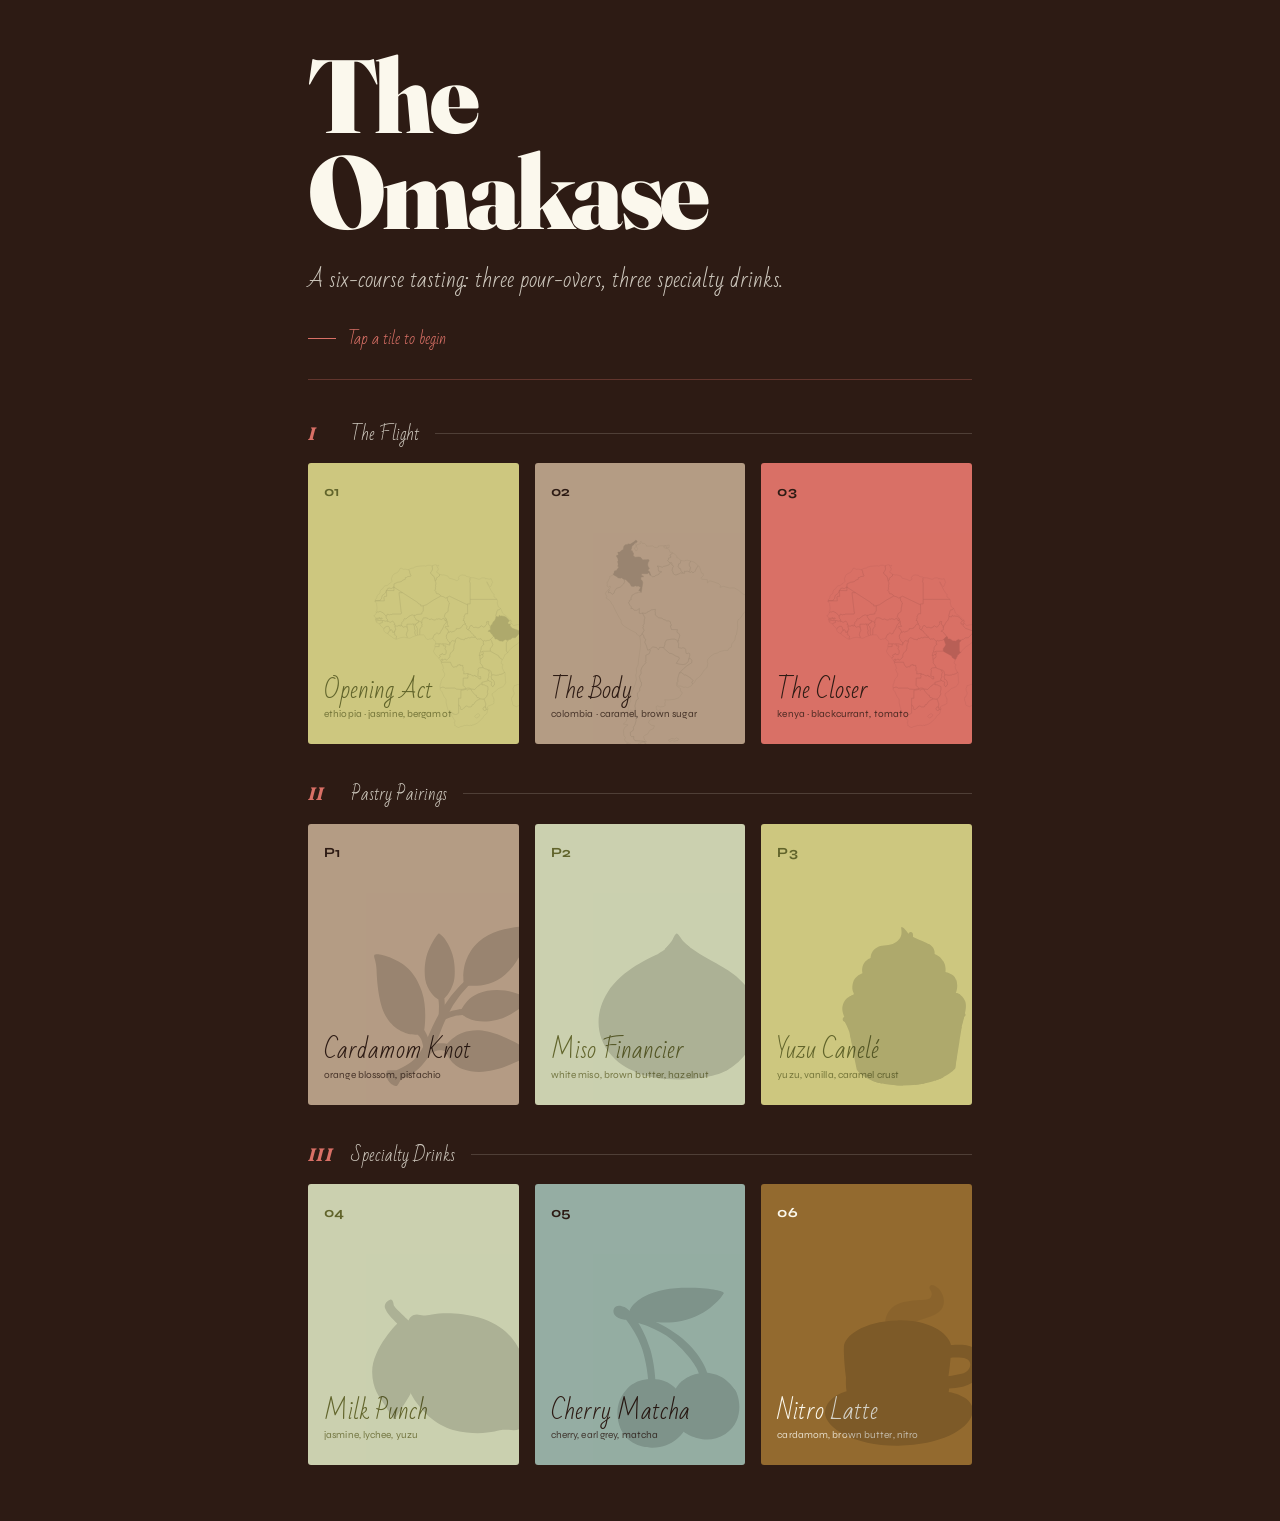
==== commit a441c52f: "Merge pull request #14 from mrudulaa/omakase/handwritten-layer Site: tighten hero copy + handwritten" ====
--- a/index.html
+++ b/index.html
@@ -98,8 +98,8 @@
       <a href="courses/04-yuzu-cooler.html" class="tile tile--shop tile--origin tile--yuzu">
         <span class="tile__num">04</span>
         <div>
-          <div class="tile__name">Yuzu Cooler</div>
-          <div class="tile__note">yuzu, jasmine, coconut</div>
+          <div class="tile__name">Milk Punch</div>
+          <div class="tile__note">jasmine, lychee, yuzu</div>
         </div>
       </a>
 
@@ -107,7 +107,7 @@
         <span class="tile__num">05</span>
         <div>
           <div class="tile__name">Cherry Matcha</div>
-          <div class="tile__note">matcha, cherry, jasmine</div>
+          <div class="tile__note">cherry, earl grey, matcha</div>
         </div>
       </a>
 
@@ -115,7 +115,7 @@
         <span class="tile__num">06</span>
         <div>
           <div class="tile__name">Nitro Latte</div>
-          <div class="tile__note">vanilla, date, nitro</div>
+          <div class="tile__note">cardamom, brown butter, nitro</div>
         </div>
       </a>
     </div>
--- a/styles.css
+++ b/styles.css
@@ -473,7 +473,6 @@
 }
 
 .pager-link:hover { opacity: 1; }
-.pager-link--disabled { opacity: 0.2; pointer-events: none; }
 
 /* Course color variants (backgrounds match tile colors) */
 .course--coral    { background: var(--coral);    color: var(--bg); }
@@ -512,3 +511,16 @@
 .tile:nth-child(4) { animation-delay: 0.2s; }
 .tile:nth-child(5) { animation-delay: 0.25s; }
 .tile:nth-child(6) { animation-delay: 0.3s; }
+
+/* Respect OS-level reduced motion preference */
+@media (prefers-reduced-motion: reduce) {
+  .course__num,
+  .course__origin,
+  .course__name,
+  .course__role,
+  .course__section,
+  .tile,
+  .tile.is-flipping {
+    animation: none;
+  }
+}
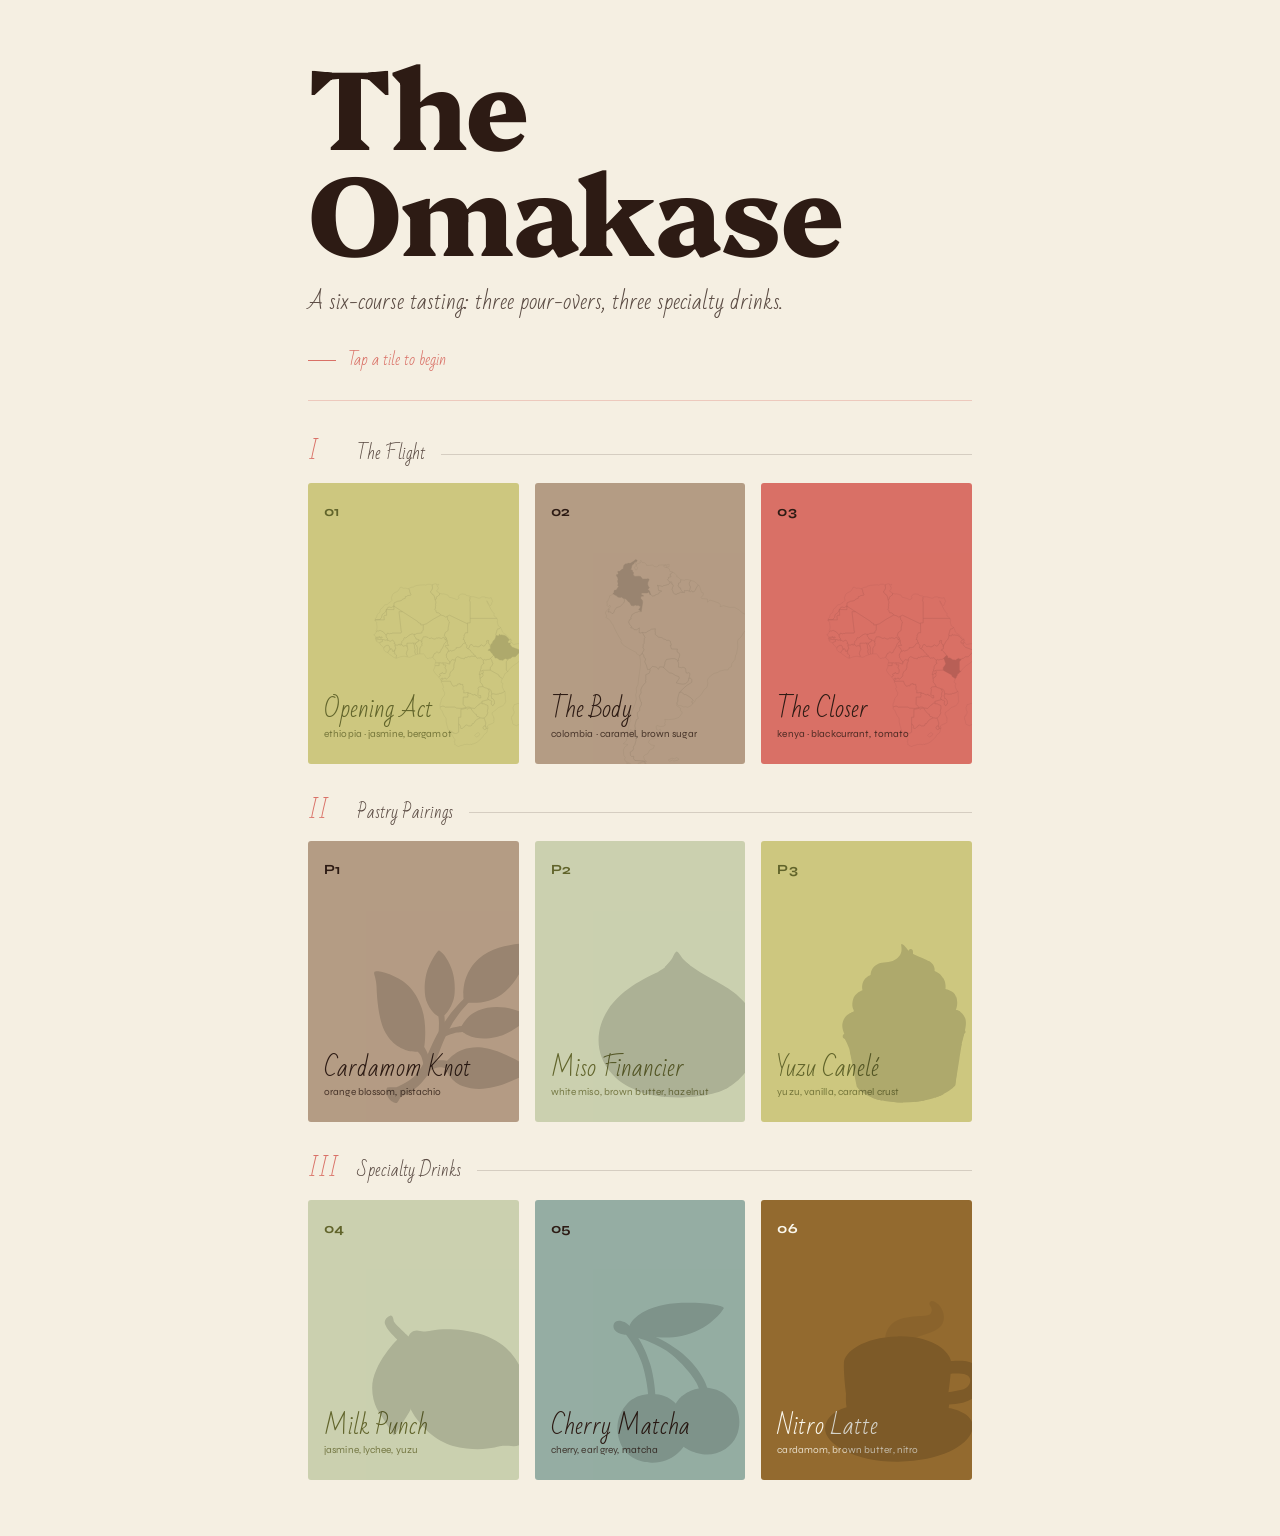
==== commit 4624db59: "Site: rename .tile--origin / .course--origin to .tile--motif / .course--motif The modifier class tri" ====
--- a/index.html
+++ b/index.html
@@ -35,7 +35,7 @@
       <span class="section-divider__name">The Flight</span>
     </h2>
     <div class="grid">
-      <a href="courses/01-ethiopia.html" class="tile tile--bouquet tile--origin tile--ethiopia">
+      <a href="courses/01-ethiopia.html" class="tile tile--bouquet tile--motif tile--ethiopia">
         <span class="tile__num">01</span>
         <div>
           <div class="tile__name">Opening Act</div>
@@ -43,7 +43,7 @@
         </div>
       </a>
 
-      <a href="courses/02-colombia.html" class="tile tile--dessert tile--origin tile--colombia">
+      <a href="courses/02-colombia.html" class="tile tile--dessert tile--motif tile--colombia">
         <span class="tile__num">02</span>
         <div>
           <div class="tile__name">The Body</div>
@@ -51,7 +51,7 @@
         </div>
       </a>
 
-      <a href="courses/03-kenya.html" class="tile tile--coral tile--origin tile--kenya">
+      <a href="courses/03-kenya.html" class="tile tile--coral tile--motif tile--kenya">
         <span class="tile__num">03</span>
         <div>
           <div class="tile__name">The Closer</div>
@@ -65,7 +65,7 @@
       <span class="section-divider__name">Pastry Pairings</span>
     </h2>
     <div class="grid">
-      <a href="#" class="tile tile--dessert tile--origin tile--cardamom">
+      <a href="#" class="tile tile--dessert tile--motif tile--cardamom">
         <span class="tile__num">P1</span>
         <div>
           <div class="tile__name">Cardamom Knot</div>
@@ -73,7 +73,7 @@
         </div>
       </a>
 
-      <a href="#" class="tile tile--shop tile--origin tile--hazelnut">
+      <a href="#" class="tile tile--shop tile--motif tile--hazelnut">
         <span class="tile__num">P2</span>
         <div>
           <div class="tile__name">Miso Financier</div>
@@ -81,7 +81,7 @@
         </div>
       </a>
 
-      <a href="#" class="tile tile--bouquet tile--origin tile--canele">
+      <a href="#" class="tile tile--bouquet tile--motif tile--canele">
         <span class="tile__num">P3</span>
         <div>
           <div class="tile__name">Yuzu Canelé</div>
@@ -95,7 +95,7 @@
       <span class="section-divider__name">Specialty Drinks</span>
     </h2>
     <div class="grid">
-      <a href="courses/04-yuzu-cooler.html" class="tile tile--shop tile--origin tile--yuzu">
+      <a href="courses/04-yuzu-cooler.html" class="tile tile--shop tile--motif tile--yuzu">
         <span class="tile__num">04</span>
         <div>
           <div class="tile__name">Milk Punch</div>
@@ -103,7 +103,7 @@
         </div>
       </a>
 
-      <a href="courses/05-cherry-matcha.html" class="tile tile--journal tile--origin tile--cherry">
+      <a href="courses/05-cherry-matcha.html" class="tile tile--journal tile--motif tile--cherry">
         <span class="tile__num">05</span>
         <div>
           <div class="tile__name">Cherry Matcha</div>
@@ -111,7 +111,7 @@
         </div>
       </a>
 
-      <a href="courses/06-nitro-latte.html" class="tile tile--caramel tile--origin tile--nitro">
+      <a href="courses/06-nitro-latte.html" class="tile tile--caramel tile--motif tile--nitro">
         <span class="tile__num">06</span>
         <div>
           <div class="tile__name">Nitro Latte</div>
--- a/styles.css
+++ b/styles.css
@@ -2,12 +2,14 @@
    Coffee Omakase — Shared Styles
    ============================================ */
 
-@import url('https://fonts.googleapis.com/css2?family=Bad+Script&family=Fraunces:opsz,wght@9..144,700;9..144,800;9..144,900&family=Syne:wght@400;500;600;700;800&display=swap');
+@import url('https://fonts.googleapis.com/css2?family=Bad+Script&family=Platypi:ital,wght@0,400;0,500;0,600;0,700;0,800;1,400;1,500;1,600;1,700;1,800&family=Syne:wght@400;500;600;700;800&display=swap');
 
 :root {
   /* Palette */
-  --bg: #2d1b14;          /* espresso */
-  --cream: #fbf8ed;       /* paper */
+  --bg: #2d1b14;          /* espresso (still used as tile text color on light tiles) */
+  --cream: #fbf8ed;       /* paper (still used as tile text color on dark tiles) */
+  --paper: #f5efe2;       /* page background — warm paper */
+  --ink: #2d1b14;          /* page text — espresso */
   --coral: #d97066;       /* rose petals */
   --dessert: #b49c84;     /* dessert cup */
   --shop: #cbd0af;        /* shop window foggy */
@@ -26,8 +28,8 @@
 
 body {
   font-family: var(--font);
-  background: var(--bg);
-  color: var(--cream);
+  background: var(--paper);
+  color: var(--ink);
   min-height: 100vh;
   min-height: 100dvh;
   line-height: 1.5;
@@ -58,11 +60,11 @@
 }
 
 .hero__title {
-  font-family: 'Fraunces', serif;
-  font-weight: 900;
-  font-size: clamp(40px, 13vw, 104px);
-  line-height: 0.92;
-  letter-spacing: -0.035em;
+  font-family: 'Platypi', serif;
+  font-weight: 800;
+  font-size: clamp(44px, 14vw, 112px);
+  line-height: 0.95;
+  letter-spacing: -0.02em;
   margin-bottom: 24px;
   overflow-wrap: anywhere;
 }
@@ -71,7 +73,7 @@
   font-family: 'Bad Script', cursive;
   font-size: clamp(18px, 4.2vw, 22px);
   line-height: 1.5;
-  color: rgba(251, 248, 237, 0.78);
+  color: rgba(45, 27, 20, 0.78);
   max-width: 22em;
   margin-bottom: 26px;
 }
@@ -173,12 +175,12 @@
 .tile--dessert  { background: var(--dessert);  color: var(--bg); }
 .tile--shop     { background: var(--shop);     color: var(--kale); }
 
-/* Country outline silhouettes on pour-over tiles */
-.tile--origin {
+/* Decorative motif silhouettes on tiles (countries for pour-overs, fruit/spice for specialty) */
+.tile--motif {
   overflow: hidden;
 }
 
-.tile--origin::after {
+.tile--motif::after {
   content: '';
   position: absolute;
   bottom: -5%;
@@ -202,12 +204,12 @@
 .tile--hazelnut::after  { background-image: url('assets/hazelnut.svg'); }
 .tile--canele::after    { background-image: url('assets/canele.svg'); }
 
-/* Country outline on course pages */
-.course--origin {
+/* Decorative motif silhouette on course pages */
+.course--motif {
   overflow: hidden;
 }
 
-.course--origin::after {
+.course--motif::after {
   content: '';
   position: absolute;
   bottom: 5%;
@@ -241,19 +243,17 @@
 }
 
 .section-divider__numeral {
-  font-family: 'Fraunces', serif;
-  font-weight: 700;
-  font-style: italic;
-  font-size: 18px;
+  font-family: 'Bad Script', cursive;
+  font-size: 22px;
   color: var(--coral);
-  letter-spacing: 0.02em;
   min-width: 1.6em;
+  line-height: 1;
 }
 
 .section-divider__name {
   font-family: 'Bad Script', cursive;
   font-size: 17px;
-  color: rgba(251, 248, 237, 0.78);
+  color: rgba(45, 27, 20, 0.78);
   white-space: nowrap;
 }
 
@@ -261,7 +261,7 @@
   content: '';
   flex: 1;
   height: 1px;
-  background: rgba(251, 248, 237, 0.16);
+  background: rgba(45, 27, 20, 0.16);
   align-self: center;
   margin-left: 2px;
 }
@@ -293,7 +293,7 @@
   font-size: 11px;
   letter-spacing: 0.12em;
   text-transform: uppercase;
-  color: rgba(251, 248, 237, 0.7);
+  color: rgba(45, 27, 20, 0.7);
   transition: color 0.2s ease;
   display: inline-flex;
   align-items: center;
@@ -353,11 +353,12 @@
 }
 
 .course__num {
-  font-weight: 700;
-  font-size: clamp(80px, 24vw, 120px);
+  font-family: 'Platypi', serif;
+  font-weight: 800;
+  font-size: clamp(88px, 26vw, 132px);
   line-height: 0.9;
-  letter-spacing: -0.04em;
-  margin-bottom: 12px;
+  letter-spacing: -0.02em;
+  margin-bottom: 24px;
 }
 
 .course__origin {
@@ -366,25 +367,24 @@
   letter-spacing: 0.2em;
   text-transform: uppercase;
   opacity: 0.7;
-  margin-bottom: 8px;
+  margin-bottom: 14px;
 }
 
 .course__name {
-  font-weight: 700;
-  font-size: clamp(32px, 9vw, 48px);
-  line-height: 1.1;
-  letter-spacing: -0.02em;
+  font-family: 'Bad Script', cursive;
+  font-size: clamp(36px, 10vw, 56px);
+  line-height: 1.05;
   margin-bottom: 14px;
   padding-bottom: 0.1em;
 }
 
 .course__role {
-  font-weight: 400;
-  font-size: 13px;
-  line-height: 1.5;
-  opacity: 0.7;
+  font-family: 'Bad Script', cursive;
+  font-size: clamp(16px, 4vw, 19px);
+  line-height: 1.45;
+  opacity: 0.85;
   margin-bottom: 32px;
-  max-width: 28em;
+  max-width: 24em;
 }
 
 .course__section {
@@ -440,10 +440,9 @@
 }
 
 .pairing {
-  font-weight: 500;
-  font-size: clamp(18px, 5vw, 22px);
-  line-height: 1.3;
-  letter-spacing: -0.01em;
+  font-family: 'Bad Script', cursive;
+  font-size: clamp(20px, 5.5vw, 26px);
+  line-height: 1.25;
 }
 
 .pairing__none {
